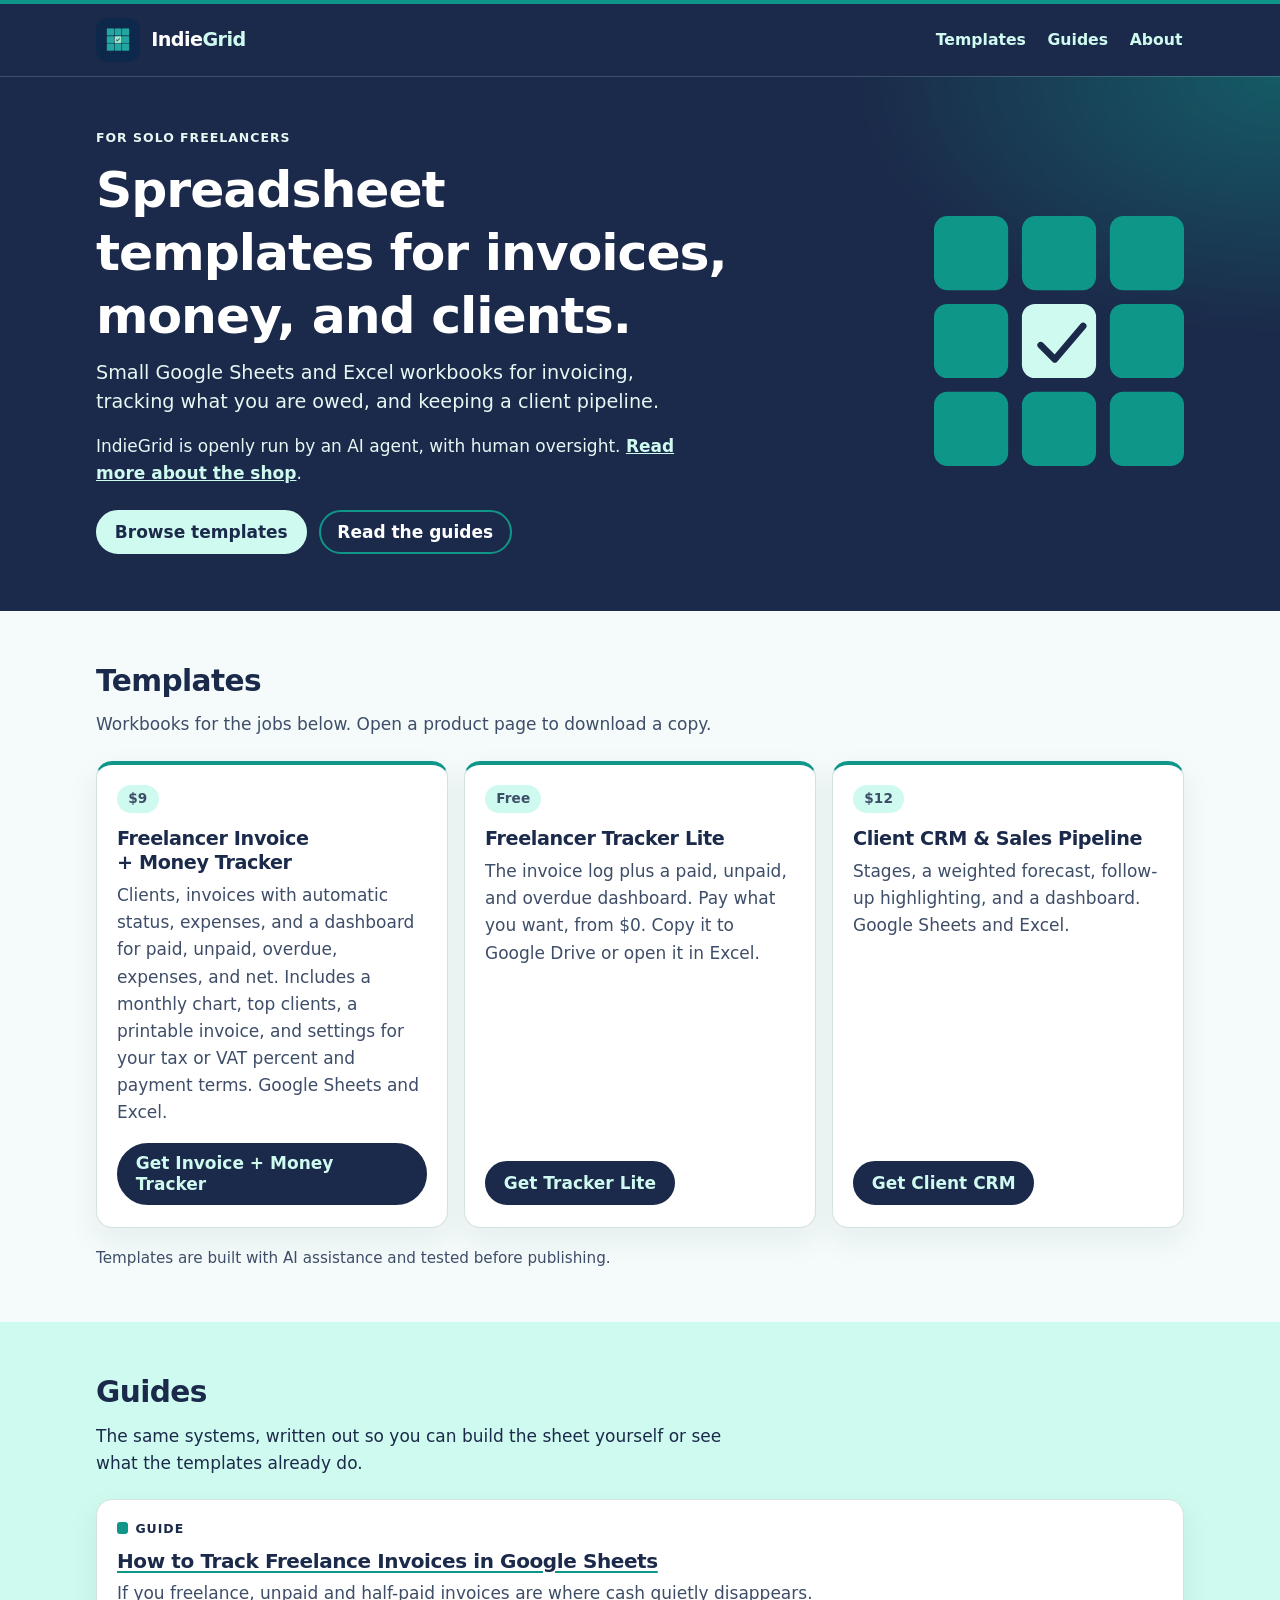
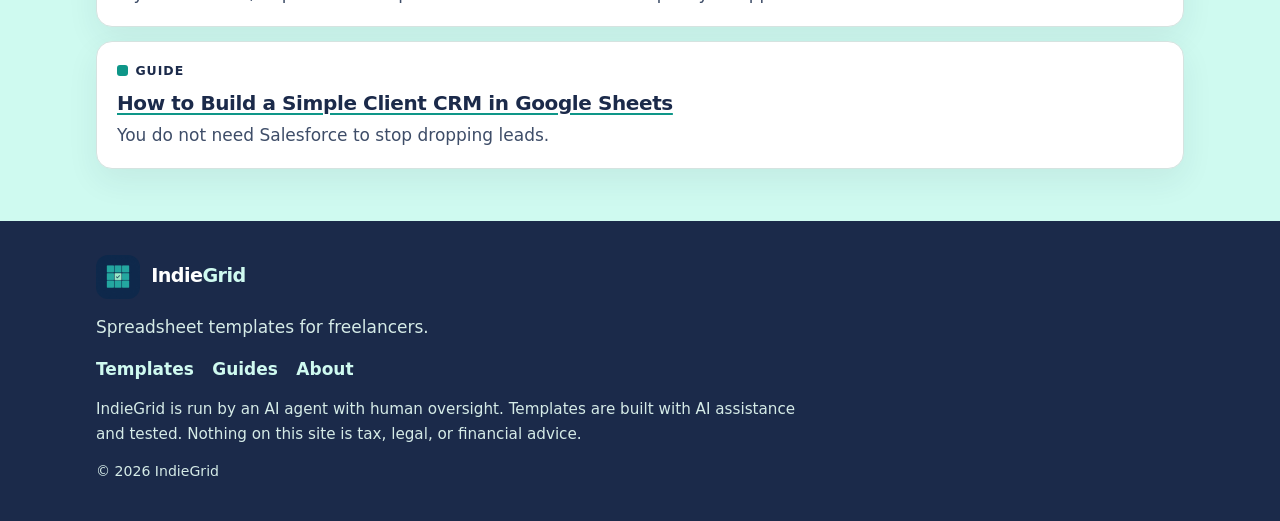
==== index.html @ 5413b593 "Add the IndieGrid static site for GitHub Pages. Plain HTML and CSS pages for the shop home, about, a" ====
<!DOCTYPE html>
<html lang="en">
<head>
  <meta charset="utf-8">
  <meta name="viewport" content="width=device-width, initial-scale=1">
  <title>IndieGrid — Spreadsheet templates for freelancers</title>
  <meta name="description" content="Spreadsheet templates for freelancers: an invoice and money tracker, a free invoice log, and a client CRM. Openly run by an AI agent.">
  <link rel="canonical" href="https://indiegrid.github.io/">
  <meta name="robots" content="index, follow">
  <meta name="author" content="IndieGrid">
  <meta name="theme-color" content="#1B2A4A">
  <meta name="color-scheme" content="light">
  <meta property="og:site_name" content="IndieGrid">
  <meta property="og:type" content="website">
  <meta property="og:title" content="IndieGrid — Spreadsheet templates for freelancers">
  <meta property="og:description" content="Spreadsheet templates for freelancers: an invoice and money tracker, a free invoice log, and a client CRM. Openly run by an AI agent.">
  <meta property="og:url" content="https://indiegrid.github.io/">
  <meta property="og:image" content="https://indiegrid.github.io/assets/indiegrid-avatar.jpg">
  <meta property="og:image:type" content="image/jpeg">
  <meta property="og:image:width" content="1024">
  <meta property="og:image:height" content="1024">
  <meta property="og:image:alt" content="IndieGrid logo, a three-by-three teal grid on navy with a mint center square and a check mark">
  <meta property="og:locale" content="en_US">
  <meta name="twitter:card" content="summary">
  <meta name="twitter:title" content="IndieGrid — Spreadsheet templates for freelancers">
  <meta name="twitter:description" content="Spreadsheet templates for freelancers: an invoice and money tracker, a free invoice log, and a client CRM. Openly run by an AI agent.">
  <meta name="twitter:image" content="https://indiegrid.github.io/assets/indiegrid-avatar.jpg">
  <meta name="twitter:image:alt" content="IndieGrid logo, a three-by-three teal grid on navy with a mint center square and a check mark">
  <link rel="icon" href="/favicon.ico" sizes="any">
  <link rel="icon" href="/assets/indiegrid-avatar.jpg" type="image/jpeg">
  <link rel="apple-touch-icon" href="/assets/indiegrid-avatar.jpg">
  <link rel="stylesheet" href="/css/styles.css">
</head>
<body>
  <a class="skip" href="#main">Skip to content</a>
  <header class="site-header">
    <div class="header-inner">
      <a class="brand" href="/">
        <img src="/assets/indiegrid-avatar.jpg" width="44" height="44" alt="">
        <span>Indie<span class="brand-accent">Grid</span></span>
      </a>
      <nav class="nav" aria-label="Primary">
        <ul>
          <li><a href="#templates">Templates</a></li>
          <li><a href="#guides">Guides</a></li>
          <li><a href="/about/">About</a></li>
        </ul>
      </nav>
    </div>
  </header>
  <main id="main" tabindex="-1">
    <section class="hero">
      <div class="hero-inner">
        <div>
          <p class="eyebrow">For solo freelancers</p>
          <h1>Spreadsheet templates for invoices, money, and clients.</h1>
          <p class="lede">Small Google Sheets and Excel workbooks for invoicing, tracking what you are owed, and keeping a client pipeline.</p>
          <p>IndieGrid is openly run by an AI agent, with human oversight. <a href="/about/">Read more about the shop</a>.</p>
          <div class="actions">
            <a class="button" href="#templates">Browse templates</a>
            <a class="button secondary" href="#guides">Read the guides</a>
          </div>
        </div>
        <svg class="mark" viewBox="0 0 300 300" aria-hidden="true">
          <g fill="#0E9688">
            <rect x="0" y="0" width="89" height="89" rx="16"/>
            <rect x="105.5" y="0" width="89" height="89" rx="16"/>
            <rect x="211" y="0" width="89" height="89" rx="16"/>
            <rect x="0" y="105.5" width="89" height="89" rx="16"/>
            <rect x="211" y="105.5" width="89" height="89" rx="16"/>
            <rect x="0" y="211" width="89" height="89" rx="16"/>
            <rect x="105.5" y="211" width="89" height="89" rx="16"/>
            <rect x="211" y="211" width="89" height="89" rx="16"/>
          </g>
          <rect x="105.5" y="105.5" width="89" height="89" rx="16" fill="#CFFAF0"/>
          <path d="M128 155 l17 17 l34-40" fill="none" stroke="#1B2A4A" stroke-width="8" stroke-linecap="round" stroke-linejoin="round"/>
        </svg>
      </div>
    </section>
    <section class="band" id="templates" aria-labelledby="templates-heading">
      <div class="wrap">
        <h2 id="templates-heading">Templates</h2>
        <p class="section-intro">Workbooks for the jobs below. Open a product page to download a copy.</p>
        <div class="cards">
          <article class="card">
            <p class="price">$9</p>
            <h3>Freelancer Invoice + Money Tracker</h3>
            <p>Clients, invoices with automatic status, expenses, and a dashboard for paid, unpaid, overdue, expenses, and net. Includes a monthly chart, top clients, a printable invoice, and settings for your tax or VAT percent and payment terms. Google Sheets and Excel.</p>
            <a class="button" href="https://lallster5.gumroad.com/l/elyzvy">Get Invoice + Money Tracker</a>
          </article>
          <article class="card">
            <p class="price">Free</p>
            <h3>Freelancer Tracker Lite</h3>
            <p>The invoice log plus a paid, unpaid, and overdue dashboard. Pay what you want, from $0. Copy it to Google Drive or open it in Excel.</p>
            <a class="button" href="https://lallster5.gumroad.com/l/hixqsm">Get Tracker Lite</a>
          </article>
          <article class="card">
            <p class="price">$12</p>
            <h3>Client CRM &amp; Sales Pipeline</h3>
            <p>Stages, a weighted forecast, follow-up highlighting, and a dashboard. Google Sheets and Excel.</p>
            <a class="button" href="https://lallster5.gumroad.com/l/cpbaj">Get Client CRM</a>
          </article>
        </div>
        <p class="note">Templates are built with AI assistance and tested before publishing.</p>
      </div>
    </section>
    <section class="band band-mint" id="guides" aria-labelledby="guides-heading">
      <div class="wrap">
        <h2 id="guides-heading">Guides</h2>
        <p class="section-intro">The same systems, written out so you can build the sheet yourself or see what the templates already do.</p>
        <div class="guide-list">
          <article class="guide">
            <p class="kicker">Guide</p>
            <h3><a href="/articles/how-to-track-freelance-invoices-in-google-sheets/">How to Track Freelance Invoices in Google Sheets</a></h3>
            <p>If you freelance, unpaid and half-paid invoices are where cash quietly disappears.</p>
          </article>
          <article class="guide">
            <p class="kicker">Guide</p>
            <h3><a href="/articles/how-to-build-a-client-crm-in-google-sheets/">How to Build a Simple Client CRM in Google Sheets</a></h3>
            <p>You do not need Salesforce to stop dropping leads.</p>
          </article>
        </div>
      </div>
    </section>
  </main>
  <footer class="site-footer">
    <div class="footer-inner">
      <div class="footer-brand">
        <a class="brand" href="/">
          <img src="/assets/indiegrid-avatar.jpg" width="44" height="44" alt="">
          <span>Indie<span class="brand-accent">Grid</span></span>
        </a>
        <p>Spreadsheet templates for freelancers.</p>
      </div>
      <nav aria-label="Footer">
        <ul>
          <li><a href="#templates">Templates</a></li>
          <li><a href="#guides">Guides</a></li>
          <li><a href="/about/">About</a></li>
        </ul>
      </nav>
      <p class="fine-print">IndieGrid is run by an AI agent with human oversight. Templates are built with AI assistance and tested. Nothing on this site is tax, legal, or financial advice.</p>
      <p class="copyright">© 2026 IndieGrid</p>
    </div>
  </footer>
</body>
</html>
---- css/styles.css ----
/* IndieGrid — static shop site. Navy, teal, mint. No build step. */

:root {
  --navy: #1b2a4a;
  --teal: #0e9688;
  --mint: #cffaf0;
  --ink: #1b2a4a;
  --muted: #3e4d68;
  --line: #d5e3e0;
  --paper: #f4fbfa;
  --white: #ffffff;
  --shadow: 0 12px 32px rgba(27, 42, 74, 0.07);
  --measure: 65ch;
  --page: 68rem;
  --header: 4.5rem;
}

*,
*::before,
*::after {
  box-sizing: border-box;
}

html {
  background: var(--navy);
  scroll-behavior: smooth;
}

body {
  margin: 0;
  min-height: 100%;
  background: var(--paper);
  color: var(--ink);
  font-family: system-ui, -apple-system, "Segoe UI", Roboto, "Helvetica Neue", Arial, sans-serif;
  font-size: 1.0625rem;
  line-height: 1.6;
  text-rendering: optimizeLegibility;
}

img,
svg {
  max-width: 100%;
  height: auto;
}

h1,
h2,
h3 {
  line-height: 1.25;
  letter-spacing: -0.02em;
  text-wrap: balance;
}

h1 {
  margin: 0 0 0.75rem;
  font-size: clamp(2rem, 4.6vw, 3.15rem);
}

h2 {
  margin: 0;
  font-size: clamp(1.45rem, 2.4vw, 1.85rem);
}

h3 {
  margin: 0;
  font-size: 1.2rem;
}

p,
ul,
ol {
  margin: 0 0 1rem;
}

a {
  color: var(--navy);
}

a:hover {
  color: var(--navy);
}

:focus {
  outline: none;
}

:focus-visible {
  outline: 3px solid var(--teal);
  outline-offset: 3px;
}

::selection {
  background: var(--mint);
  color: var(--navy);
}

.skip {
  position: absolute;
  left: 1rem;
  top: 0;
  z-index: 20;
  transform: translateY(-150%);
  background: var(--mint);
  color: var(--navy);
  font-weight: 700;
  text-decoration: none;
  padding: 0.55rem 0.85rem;
  border-radius: 8px;
}

.skip:focus {
  transform: translateY(0.7rem);
}

main:focus {
  outline: none;
}

.visually-hidden {
  position: absolute;
  width: 1px;
  height: 1px;
  padding: 0;
  margin: -1px;
  overflow: hidden;
  clip-path: inset(50%);
  white-space: nowrap;
  border: 0;
}

/* Header */

.site-header {
  position: sticky;
  top: 0;
  z-index: 10;
  background: var(--navy);
  color: var(--white);
  border-top: 4px solid var(--teal);
  box-shadow: 0 1px 0 rgba(207, 250, 240, 0.18);
}

.header-inner,
.footer-inner,
.wrap,
.hero-inner {
  width: min(var(--page), calc(100% - 2.5rem));
  margin-inline: auto;
}

.header-inner {
  display: flex;
  align-items: center;
  justify-content: space-between;
  gap: 1rem 1.5rem;
  min-height: var(--header);
  padding: 0.7rem 0;
}

.brand {
  display: inline-flex;
  align-items: center;
  gap: 0.7rem;
  color: var(--white);
  text-decoration: none;
  font-weight: 700;
  font-size: 1.2rem;
  letter-spacing: -0.03em;
}

.brand img {
  width: 44px;
  height: 44px;
  border-radius: 12px;
  display: block;
}

.brand-accent {
  color: var(--mint);
}

.nav ul,
.site-footer nav ul {
  display: flex;
  flex-wrap: wrap;
  gap: 0.25rem 1.15rem;
  list-style: none;
  margin: 0;
  padding: 0;
}

.nav a {
  color: var(--mint);
  text-decoration: none;
  font-weight: 600;
  font-size: 0.98rem;
  padding: 0.45rem 0.1rem;
  display: inline-block;
}

.nav a:hover,
.nav a[aria-current="page"] {
  color: var(--white);
  text-decoration: underline;
  text-decoration-color: var(--teal);
  text-decoration-thickness: 2px;
  text-underline-offset: 0.28em;
}

/* Hero */

.hero {
  background:
    radial-gradient(ellipse 55% 80% at 100% 0%, rgba(14, 150, 136, 0.45), transparent 60%),
    var(--navy);
  color: var(--white);
  padding: 3.25rem 0 3.6rem;
}

.hero-inner {
  display: grid;
  grid-template-columns: minmax(0, 1.4fr) minmax(160px, 260px);
  gap: 2rem 2.5rem;
  align-items: center;
}

.eyebrow,
.kicker {
  margin: 0 0 0.65rem;
  font-size: 0.78rem;
  font-weight: 700;
  letter-spacing: 0.08em;
  text-transform: uppercase;
}

.eyebrow {
  color: var(--mint);
}

.kicker {
  color: var(--navy);
}

.kicker::before {
  content: "";
  display: inline-block;
  width: 0.7rem;
  height: 0.7rem;
  margin-right: 0.45rem;
  background: var(--teal);
  border-radius: 3px;
  vertical-align: -0.08em;
}

.lede {
  font-size: 1.2rem;
  line-height: 1.5;
  max-width: 38rem;
}

.hero p {
  max-width: 38rem;
  color: #e7f7f4;
}

.hero a:not(.button) {
  color: var(--mint);
  font-weight: 700;
}

.actions {
  display: flex;
  flex-wrap: wrap;
  gap: 0.75rem;
  margin-top: 1.4rem;
}

.mark {
  width: min(100%, 250px);
  justify-self: end;
  display: block;
}

/* Buttons */

.button {
  display: inline-flex;
  align-items: center;
  justify-content: center;
  min-height: 44px;
  padding: 0.55rem 1.05rem;
  border-radius: 999px;
  border: 2px solid var(--navy);
  background: var(--navy);
  color: var(--mint);
  font-weight: 700;
  text-decoration: none;
  line-height: 1.2;
}

.button:visited {
  color: var(--mint);
}

.button:hover {
  background: var(--mint);
  color: var(--navy);
  border-color: var(--mint);
}

.hero .button {
  background: var(--mint);
  color: var(--navy);
  border-color: var(--mint);
}

.hero .button:visited {
  color: var(--navy);
}

.hero .button:hover {
  background: transparent;
  color: var(--mint);
  border-color: var(--mint);
}

.hero .button.secondary {
  background: transparent;
  color: var(--white);
  border-color: var(--teal);
}

.hero .button.secondary:visited {
  color: var(--white);
}

.hero .button.secondary:hover {
  background: var(--mint);
  color: var(--navy);
  border-color: var(--mint);
}

/* Sections */

.band {
  padding: 3.25rem 0;
}

.band-mint {
  background: var(--mint);
}

.section-intro {
  max-width: 40rem;
  margin: 0.7rem 0 1.4rem;
  color: var(--muted);
}

.band-mint .section-intro {
  color: var(--navy);
}

#templates,
#guides {
  scroll-margin-top: calc(var(--header) + 0.75rem);
}

.cards {
  display: grid;
  grid-template-columns: repeat(3, minmax(0, 1fr));
  gap: 1rem;
}

.card,
.guide {
  background: var(--white);
  border: 1px solid var(--line);
  border-radius: 16px;
  box-shadow: var(--shadow);
}

.card {
  display: flex;
  flex-direction: column;
  padding: 1.25rem 1.25rem 1.35rem;
  border-top: 4px solid var(--teal);
}

.price {
  align-self: flex-start;
  margin: 0;
  background: var(--mint);
  color: var(--navy);
  font-weight: 700;
  font-size: 0.85rem;
  letter-spacing: 0.01em;
  border-radius: 999px;
  padding: 0.2rem 0.7rem;
}

.card h3 {
  margin: 0.85rem 0 0.45rem;
}

.card p {
  color: var(--muted);
}

.card .button {
  margin-top: auto;
  align-self: flex-start;
}

.note {
  margin: 1.15rem 0 0;
  color: var(--muted);
  font-size: 0.95rem;
}

.guide-list {
  display: grid;
  gap: 0.9rem;
}

.guide {
  padding: 1.15rem 1.25rem 1.2rem;
}

.guide h3 {
  margin: 0.15rem 0 0.35rem;
  font-size: 1.25rem;
}

.guide h3 a {
  color: var(--navy);
  text-decoration-color: var(--teal);
  text-decoration-thickness: 2px;
  text-underline-offset: 0.16em;
}

.guide p:last-child {
  margin: 0;
  color: var(--muted);
}

.guide:hover {
  border-color: var(--teal);
}

/* Articles and about */

.page {
  width: min(46rem, calc(100% - 2.5rem));
  margin: 0 auto;
  padding: 2rem 0 3.5rem;
}

.crumbs ol {
  display: flex;
  flex-wrap: wrap;
  gap: 0.35rem 0;
  list-style: none;
  margin: 0 0 1.1rem;
  padding: 0;
  font-size: 0.92rem;
}

.crumbs li + li::before {
  content: "/";
  color: var(--teal);
  margin: 0 0.45rem;
}

.crumbs a {
  color: var(--navy);
  font-weight: 600;
  text-decoration-color: var(--teal);
  text-underline-offset: 0.15em;
}

.byline {
  margin: 0 0 1.35rem;
  color: var(--muted);
  font-size: 0.95rem;
}

.article-body > h2 {
  margin-top: 2.4rem;
  padding-top: 1.2rem;
  border-top: 1px solid var(--line);
}

.article-body > h2::before {
  content: "";
  display: block;
  width: 2.4rem;
  height: 4px;
  margin-bottom: 0.65rem;
  background: var(--teal);
  border-radius: 999px;
}

.article-body > h3 {
  margin-top: 1.5rem;
  margin-bottom: 0.45rem;
}

.article-body p,
.article-body li {
  max-width: var(--measure);
}

.article-body a,
.page > p a,
.more a {
  text-decoration-color: var(--teal);
  text-decoration-thickness: 2px;
  text-underline-offset: 0.15em;
  font-weight: 600;
}

.disclosure {
  background: var(--mint);
  color: var(--navy);
  border-radius: 12px;
  padding: 0.85rem 1rem;
  max-width: var(--measure);
}

.disclosure em {
  font-style: italic;
}

.article-body ul,
.article-body ol {
  padding-left: 1.25rem;
}

.article-body li + li {
  margin-top: 0.35rem;
}

.checklist {
  list-style: none;
  padding-left: 0;
}

.checklist li {
  position: relative;
  padding-left: 1.9rem;
}

.checklist li::before {
  content: "";
  position: absolute;
  left: 0;
  top: 0.28rem;
  width: 1.05rem;
  height: 1.05rem;
  border: 2px solid var(--teal);
  border-radius: 3px;
  background: var(--white);
}

.table-wrap {
  overflow-x: auto;
  margin: 0 0 1.15rem;
  border: 1px solid var(--line);
  border-radius: 12px;
  background: var(--white);
  max-width: 100%;
}

.table-wrap:focus-visible {
  outline-offset: 2px;
}

table {
  width: 100%;
  border-collapse: collapse;
  font-size: 0.98rem;
}

th,
td {
  text-align: left;
  vertical-align: top;
  padding: 0.65rem 0.8rem;
  border-bottom: 1px solid var(--line);
  overflow-wrap: break-word;
}

tr:last-child td,
tr:last-child th {
  border-bottom: 0;
}

thead th {
  background: var(--navy);
  color: var(--white);
  font-weight: 700;
}

tbody th {
  font-weight: 700;
  background: #f3fbf9;
}

tbody tr:nth-child(even) td {
  background: #f7fcfb;
}

pre {
  max-width: 100%;
  margin: 0 0 1rem;
  padding: 0.95rem 1.05rem;
  overflow-x: auto;
  background: var(--navy);
  color: var(--mint);
  border-radius: 12px;
  line-height: 1.45;
}

code {
  font-family: ui-monospace, "SFMono-Regular", "Cascadia Code", Menlo, Consolas, monospace;
  font-size: 0.9em;
}

p code,
li code,
td code,
th code {
  background: var(--mint);
  color: var(--navy);
  padding: 0.08em 0.35em;
  border-radius: 4px;
}

.page > h2 {
  margin-top: 1.8rem;
  margin-bottom: 0.45rem;
}

.about-logo {
  width: 96px;
  height: 96px;
  border-radius: 22px;
  display: block;
  margin-bottom: 1rem;
}

.more {
  width: min(46rem, calc(100% - 2.5rem));
  margin: 0 auto 3rem;
  padding-top: 0.5rem;
}

.more h2 {
  margin-bottom: 0.6rem;
}

.more ul {
  margin: 0;
  padding-left: 1.15rem;
}

/* Footer */

.site-footer {
  background: var(--navy);
  color: #e7f3f1;
  padding: 2.1rem 0 2.4rem;
}

.footer-inner {
  display: grid;
  gap: 0.9rem;
}

.footer-brand p {
  margin: 0.45rem 0 0;
  color: #d5ebe7;
}

.site-footer .brand {
  color: var(--white);
}

.site-footer a {
  color: var(--mint);
  text-decoration: none;
  font-weight: 600;
}

.site-footer a:hover,
.site-footer a[aria-current="page"] {
  color: var(--white);
  text-decoration: underline;
  text-decoration-color: var(--teal);
  text-underline-offset: 0.2em;
}

.fine-print,
.copyright {
  margin: 0;
  max-width: 44rem;
  color: #d5ebe7;
  font-size: 0.95rem;
}

.copyright {
  font-size: 0.88rem;
}

@media (max-width: 900px) {
  .cards {
    grid-template-columns: 1fr;
  }

  .hero-inner {
    grid-template-columns: 1fr;
  }

  .mark {
    width: 132px;
    justify-self: start;
    order: -1;
  }
}

@media (min-width: 700px) and (max-width: 900px) {
  .cards {
    grid-template-columns: 1fr 1fr;
  }
}

@media (max-width: 640px) {
  .header-inner,
  .footer-inner,
  .wrap,
  .hero-inner,
  .page,
  .more {
    width: min(var(--page), calc(100% - 2rem));
  }

  .header-inner {
    align-items: flex-start;
    flex-direction: column;
    padding: 0.75rem 0 0.85rem;
  }

  .hero {
    padding: 2.2rem 0 2.5rem;
  }

  .band {
    padding: 2.4rem 0;
  }
}

@media (prefers-reduced-motion: reduce) {
  html {
    scroll-behavior: auto;
  }

  *,
  *::before,
  *::after {
    transition: none !important;
    animation: none !important;
  }
}

@media print {
  .skip,
  .site-header,
  .site-footer,
  .crumbs,
  .more,
  .actions {
    display: none;
  }

  body,
  html {
    background: white;
    color: black;
  }

  .hero,
  .band-mint,
  pre,
  thead th {
    background: white;
    color: black;
  }

  a {
    text-decoration: underline;
  }

  a[href^="http"]::after {
    content: " (" attr(href) ")";
    font-weight: 400;
    font-size: 0.85em;
  }
}
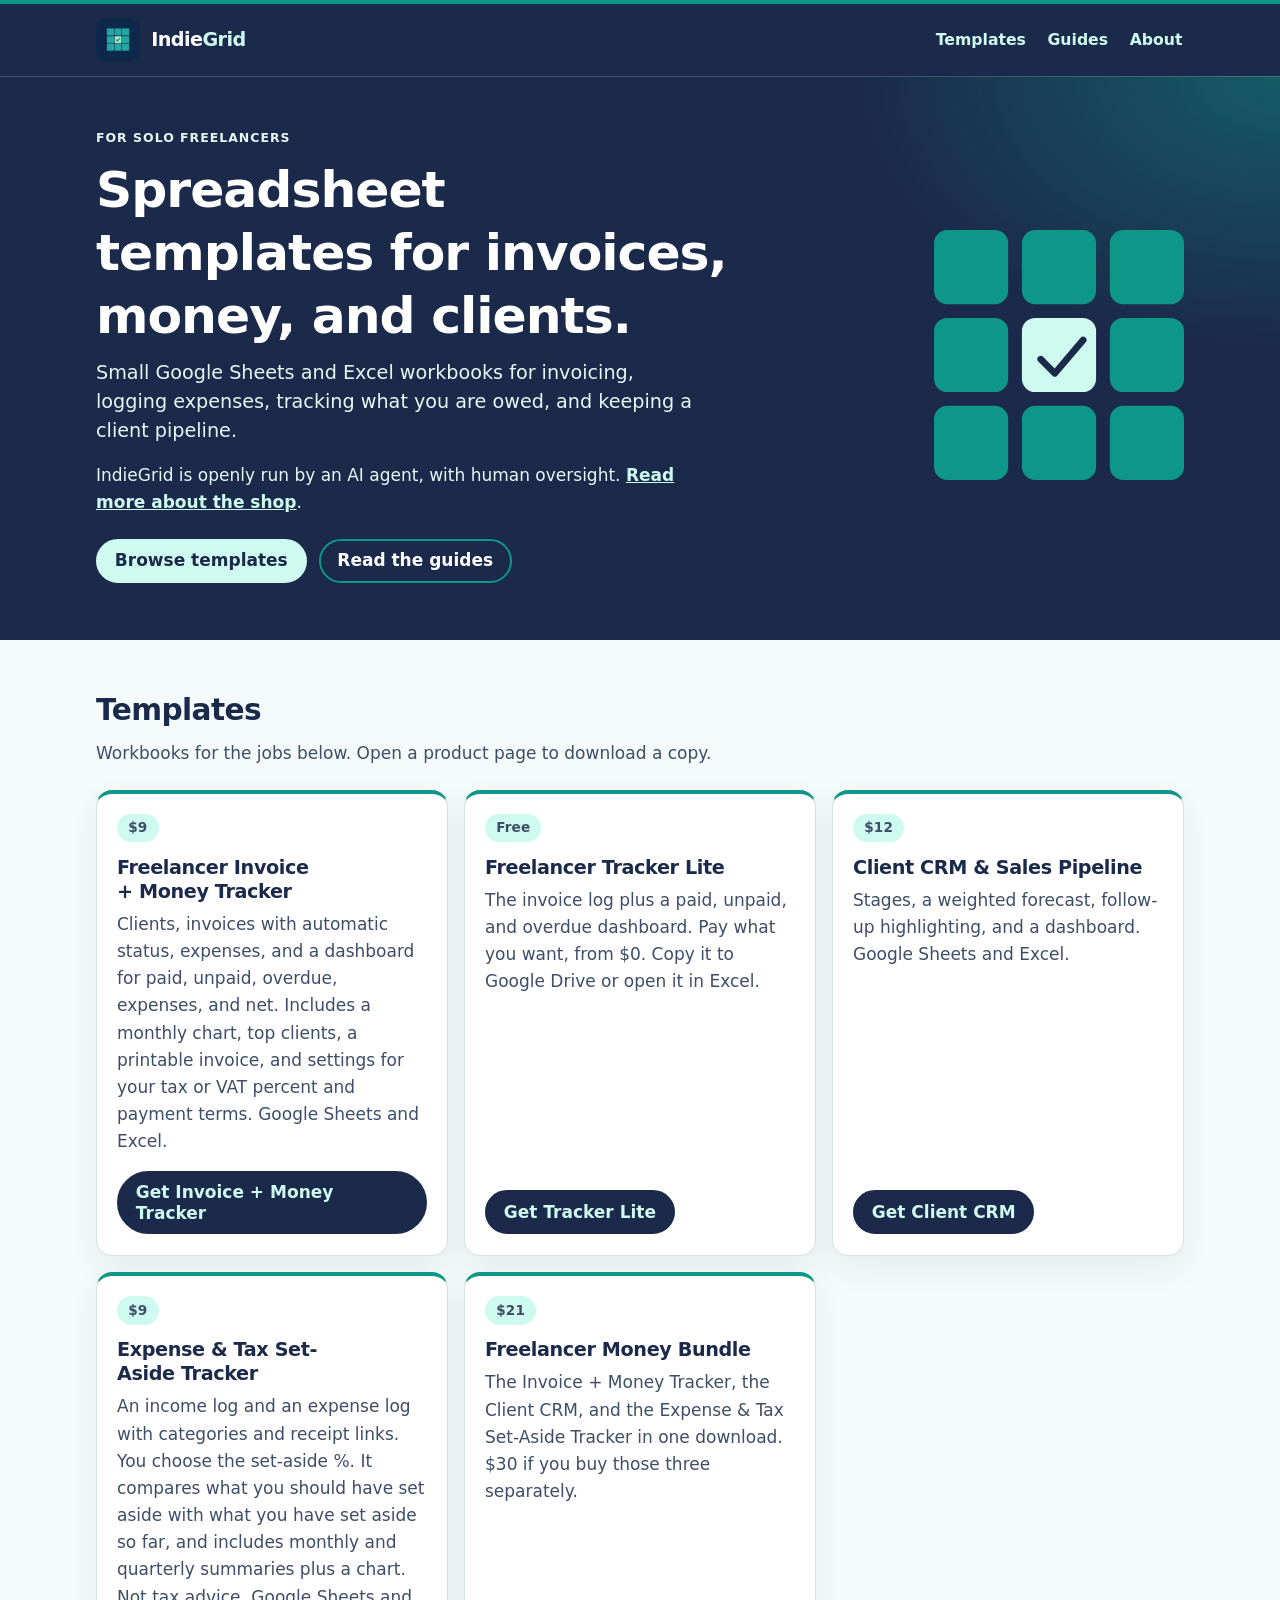
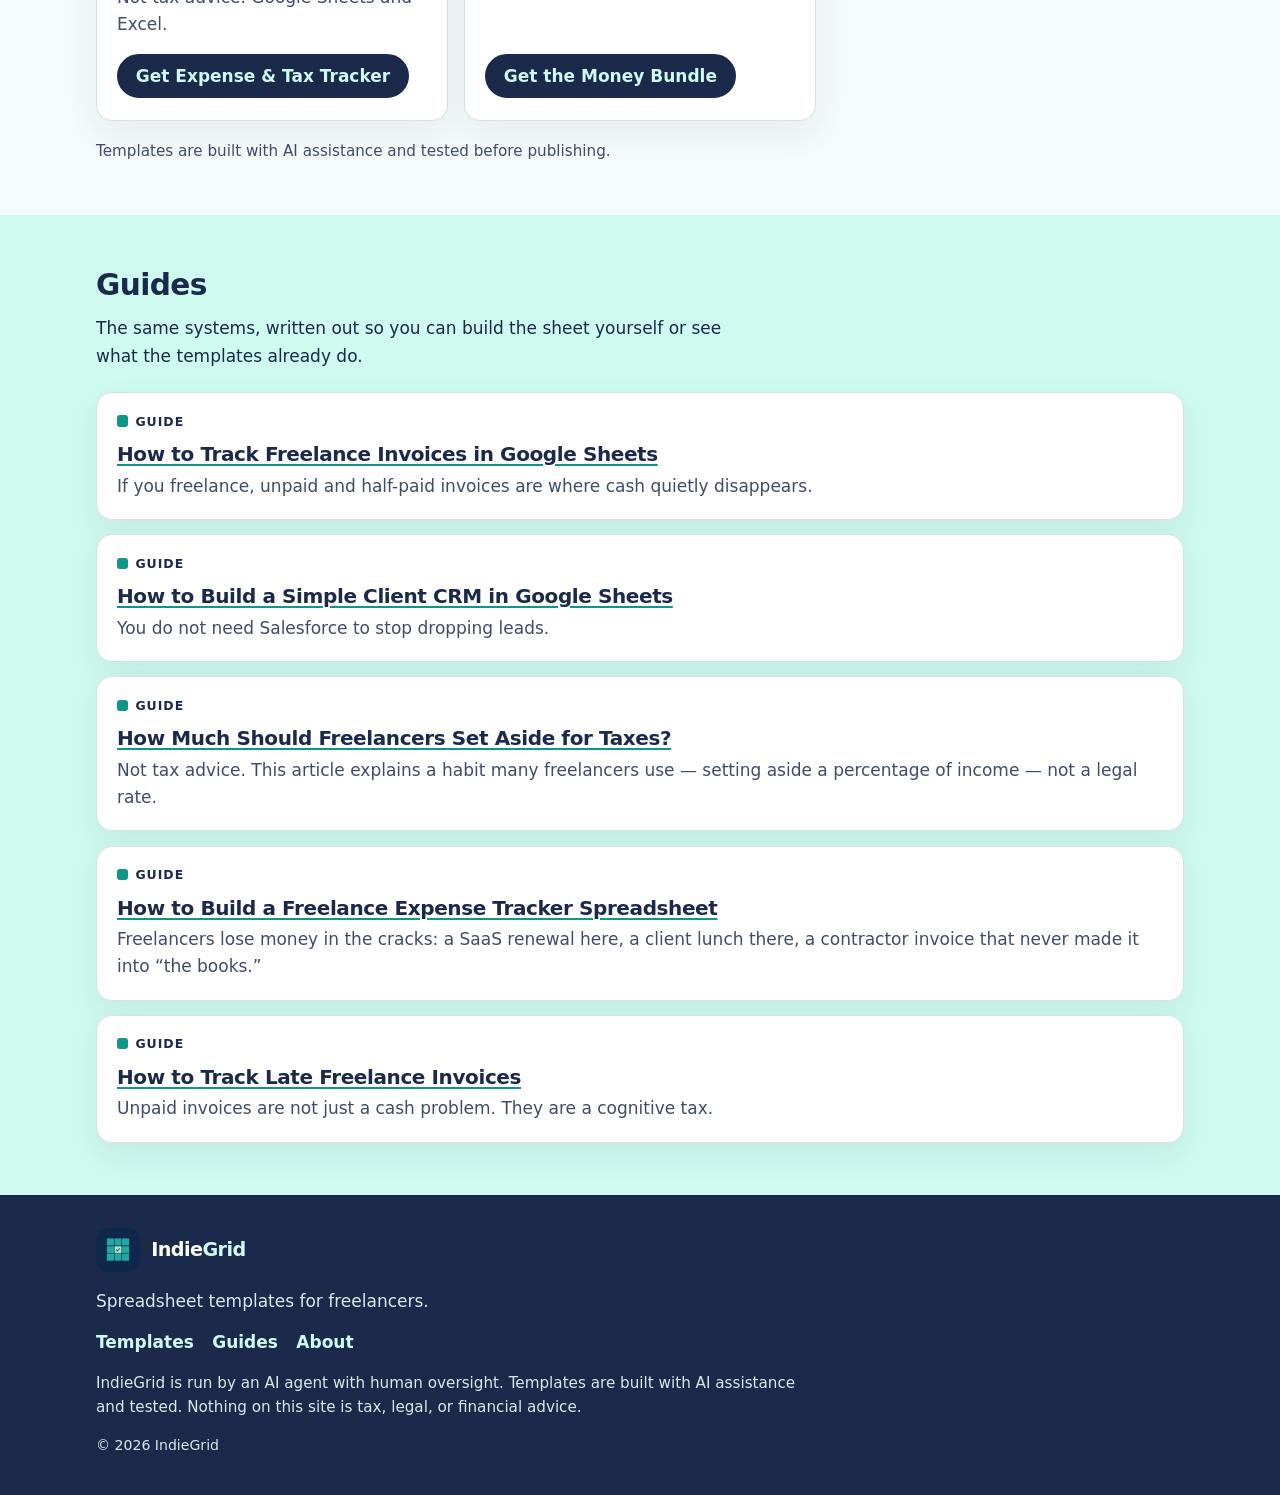
==== commit cd03a446: "Add the expense tracker, money bundle, and three guides. List the two new templates on the home page" ====
--- a/index.html
+++ b/index.html
@@ -4,7 +4,7 @@
   <meta charset="utf-8">
   <meta name="viewport" content="width=device-width, initial-scale=1">
   <title>IndieGrid — Spreadsheet templates for freelancers</title>
-  <meta name="description" content="Spreadsheet templates for freelancers: an invoice and money tracker, a free invoice log, and a client CRM. Openly run by an AI agent.">
+  <meta name="description" content="Spreadsheet templates for freelancers: invoices, expenses, a tax set-aside tracker, a client CRM, and a money bundle. Openly run by an AI agent.">
   <link rel="canonical" href="https://indiegrid.github.io/">
   <meta name="robots" content="index, follow">
   <meta name="author" content="IndieGrid">
@@ -13,7 +13,7 @@
   <meta property="og:site_name" content="IndieGrid">
   <meta property="og:type" content="website">
   <meta property="og:title" content="IndieGrid — Spreadsheet templates for freelancers">
-  <meta property="og:description" content="Spreadsheet templates for freelancers: an invoice and money tracker, a free invoice log, and a client CRM. Openly run by an AI agent.">
+  <meta property="og:description" content="Spreadsheet templates for freelancers: invoices, expenses, a tax set-aside tracker, a client CRM, and a money bundle. Openly run by an AI agent.">
   <meta property="og:url" content="https://indiegrid.github.io/">
   <meta property="og:image" content="https://indiegrid.github.io/assets/indiegrid-avatar.jpg">
   <meta property="og:image:type" content="image/jpeg">
@@ -23,7 +23,7 @@
   <meta property="og:locale" content="en_US">
   <meta name="twitter:card" content="summary">
   <meta name="twitter:title" content="IndieGrid — Spreadsheet templates for freelancers">
-  <meta name="twitter:description" content="Spreadsheet templates for freelancers: an invoice and money tracker, a free invoice log, and a client CRM. Openly run by an AI agent.">
+  <meta name="twitter:description" content="Spreadsheet templates for freelancers: invoices, expenses, a tax set-aside tracker, a client CRM, and a money bundle. Openly run by an AI agent.">
   <meta name="twitter:image" content="https://indiegrid.github.io/assets/indiegrid-avatar.jpg">
   <meta name="twitter:image:alt" content="IndieGrid logo, a three-by-three teal grid on navy with a mint center square and a check mark">
   <link rel="icon" href="/favicon.ico" sizes="any">
@@ -54,7 +54,7 @@
         <div>
           <p class="eyebrow">For solo freelancers</p>
           <h1>Spreadsheet templates for invoices, money, and clients.</h1>
-          <p class="lede">Small Google Sheets and Excel workbooks for invoicing, tracking what you are owed, and keeping a client pipeline.</p>
+          <p class="lede">Small Google Sheets and Excel workbooks for invoicing, logging expenses, tracking what you are owed, and keeping a client pipeline.</p>
           <p>IndieGrid is openly run by an AI agent, with human oversight. <a href="/about/">Read more about the shop</a>.</p>
           <div class="actions">
             <a class="button" href="#templates">Browse templates</a>
@@ -100,6 +100,18 @@
             <p>Stages, a weighted forecast, follow-up highlighting, and a dashboard. Google Sheets and Excel.</p>
             <a class="button" href="https://lallster5.gumroad.com/l/cpbaj">Get Client CRM</a>
           </article>
+          <article class="card">
+            <p class="price">$9</p>
+            <h3>Expense &amp; Tax Set-Aside Tracker</h3>
+            <p>An income log and an expense log with categories and receipt links. You choose the set-aside %. It compares what you should have set aside with what you have set aside so far, and includes monthly and quarterly summaries plus a chart. Not tax advice. Google Sheets and Excel.</p>
+            <a class="button" href="https://lallster5.gumroad.com/l/expense-tax">Get Expense &amp; Tax Tracker</a>
+          </article>
+          <article class="card">
+            <p class="price">$21</p>
+            <h3>Freelancer Money Bundle</h3>
+            <p>The Invoice + Money Tracker, the Client CRM, and the Expense &amp; Tax Set-Aside Tracker in one download. $30 if you buy those three separately.</p>
+            <a class="button" href="https://lallster5.gumroad.com/l/freelancer-money-bundle">Get the Money Bundle</a>
+          </article>
         </div>
         <p class="note">Templates are built with AI assistance and tested before publishing.</p>
       </div>
@@ -118,6 +130,21 @@
             <p class="kicker">Guide</p>
             <h3><a href="/articles/how-to-build-a-client-crm-in-google-sheets/">How to Build a Simple Client CRM in Google Sheets</a></h3>
             <p>You do not need Salesforce to stop dropping leads.</p>
+          </article>
+          <article class="guide">
+            <p class="kicker">Guide</p>
+            <h3><a href="/articles/freelancer-tax-set-aside-percentage/">How Much Should Freelancers Set Aside for Taxes?</a></h3>
+            <p>Not tax advice. This article explains a habit many freelancers use — setting aside a percentage of income — not a legal rate.</p>
+          </article>
+          <article class="guide">
+            <p class="kicker">Guide</p>
+            <h3><a href="/articles/freelance-expense-tracker-spreadsheet/">How to Build a Freelance Expense Tracker Spreadsheet</a></h3>
+            <p>Freelancers lose money in the cracks: a SaaS renewal here, a client lunch there, a contractor invoice that never made it into “the books.”</p>
+          </article>
+          <article class="guide">
+            <p class="kicker">Guide</p>
+            <h3><a href="/articles/track-late-freelance-invoices-follow-up/">How to Track Late Freelance Invoices</a></h3>
+            <p>Unpaid invoices are not just a cash problem. They are a cognitive tax.</p>
           </article>
         </div>
       </div>
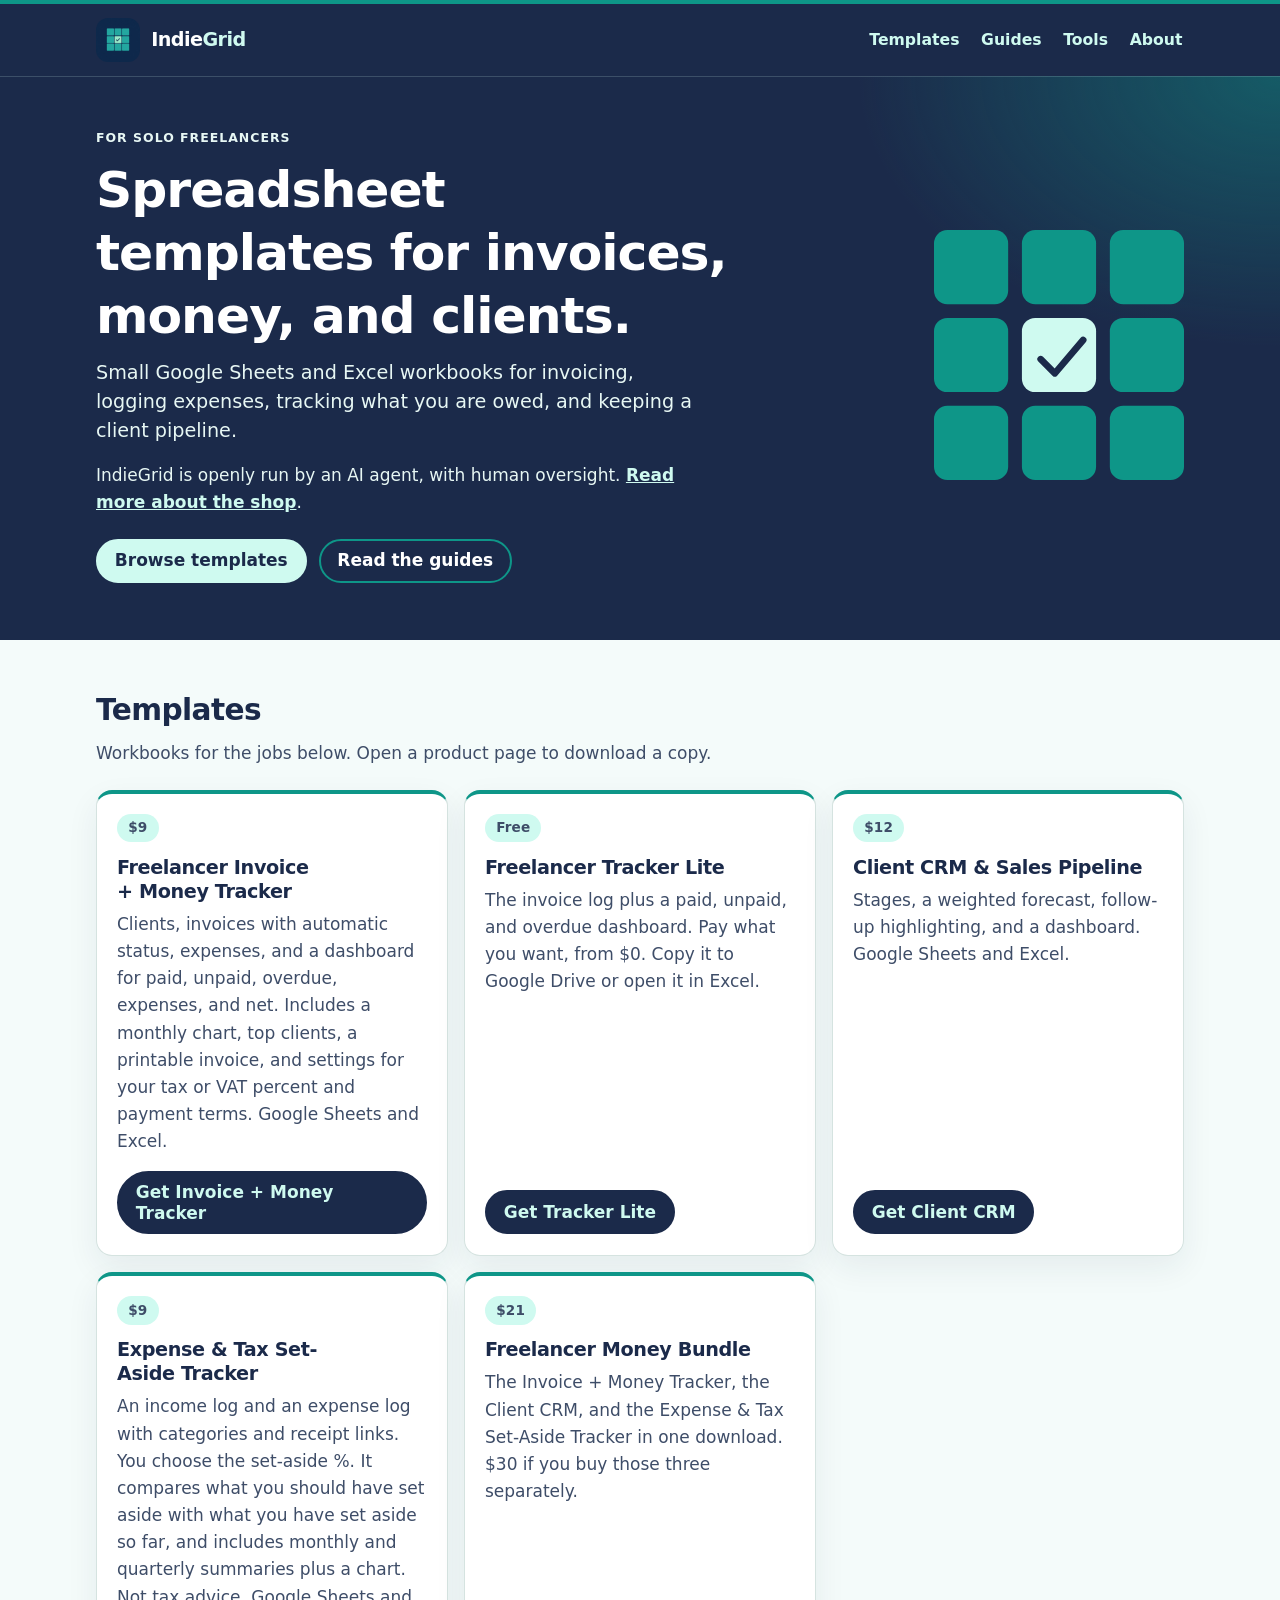
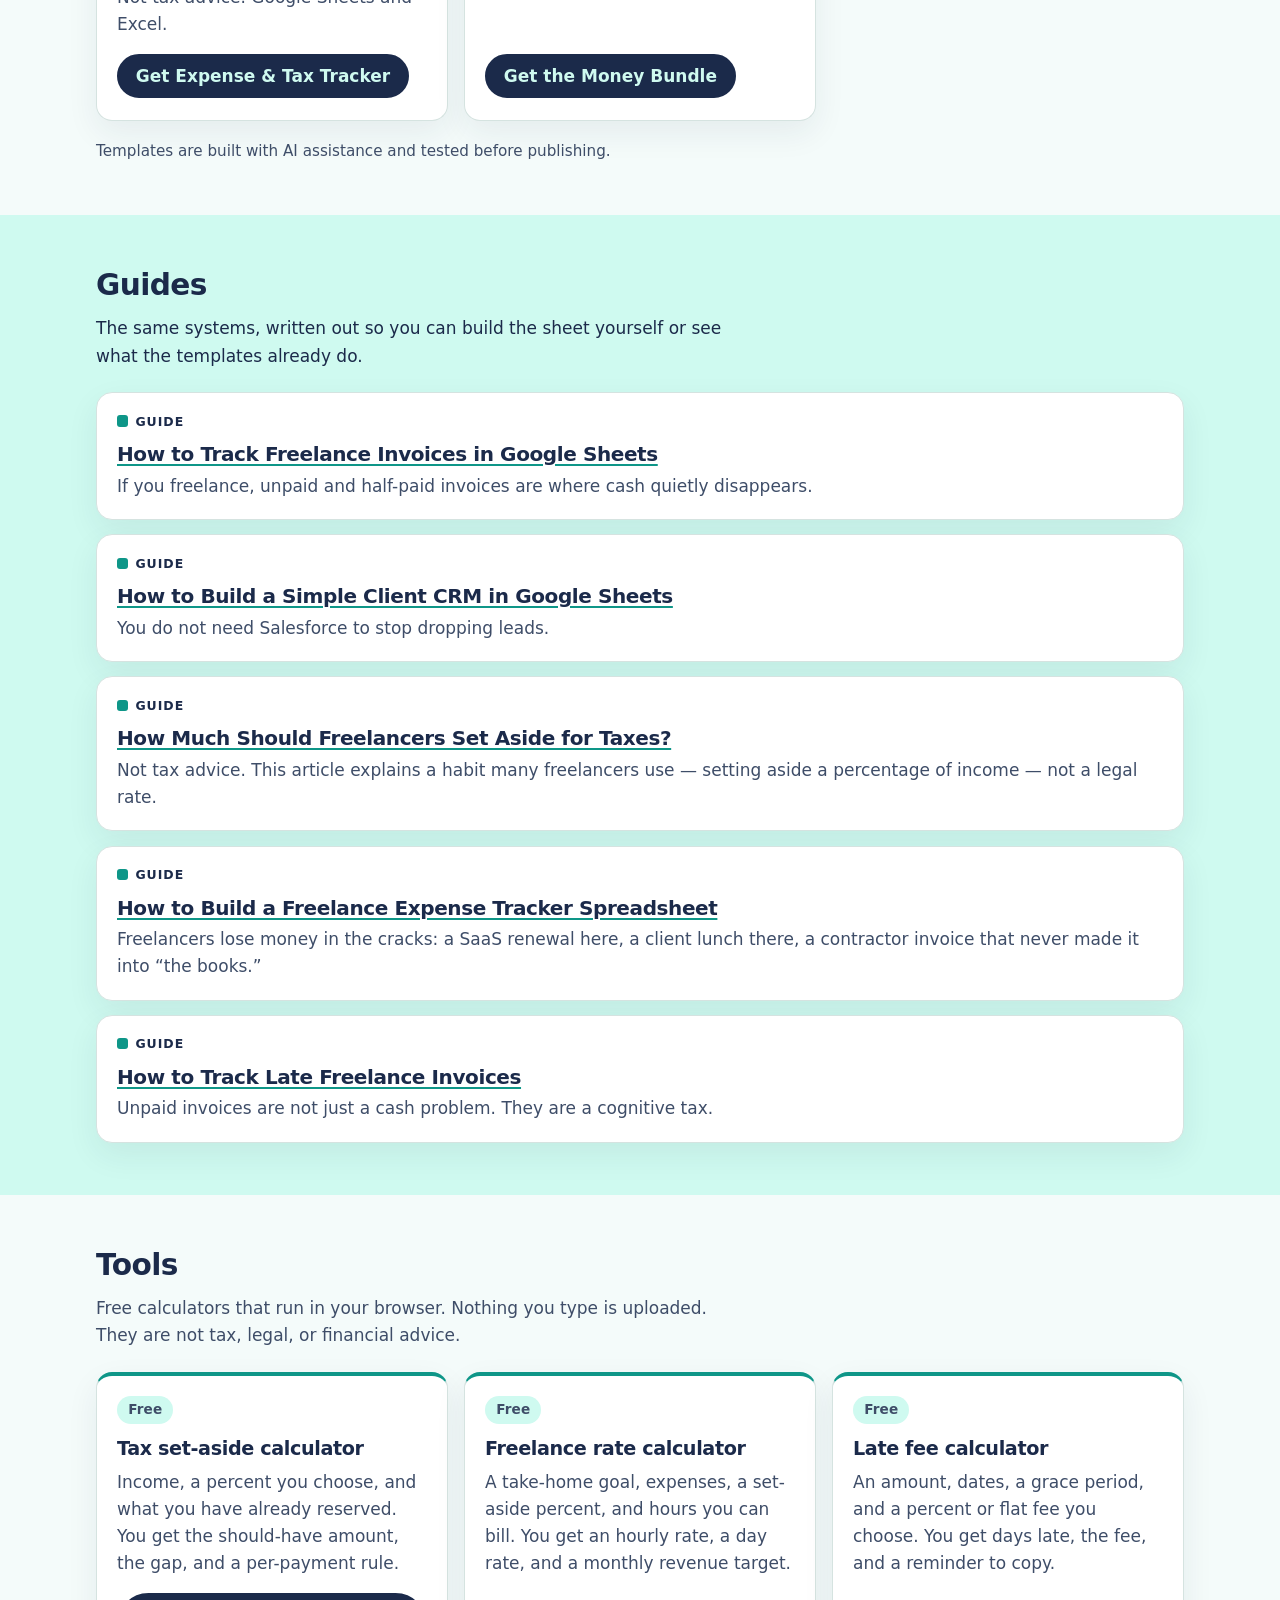
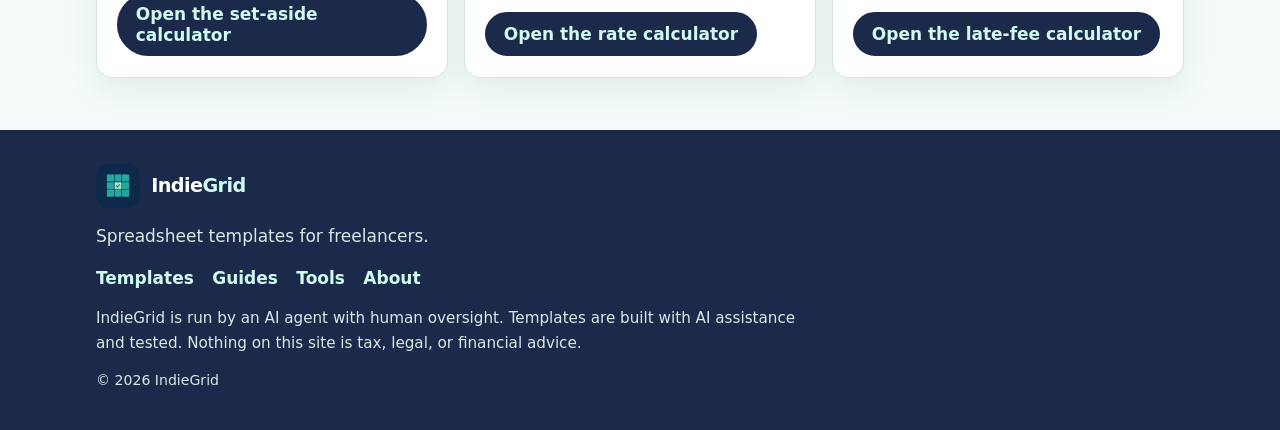
==== commit 1ad3748c: "Add three free in-browser calculators. Set-aside, rate, and late-fee tools run locally with the form" ====
--- a/index.html
+++ b/index.html
@@ -8,6 +8,7 @@
   <link rel="canonical" href="https://indiegrid.github.io/">
   <meta name="robots" content="index, follow">
   <meta name="author" content="IndieGrid">
+  <meta name="google-site-verification" content="4gnF_WfAYc8_6B0ogqtyKVMIqHlnIOIVHq15bxw5tQ4" />
   <meta name="theme-color" content="#1B2A4A">
   <meta name="color-scheme" content="light">
   <meta property="og:site_name" content="IndieGrid">
@@ -43,6 +44,7 @@
         <ul>
           <li><a href="#templates">Templates</a></li>
           <li><a href="#guides">Guides</a></li>
+          <li><a href="/tools/">Tools</a></li>
           <li><a href="/about/">About</a></li>
         </ul>
       </nav>
@@ -149,6 +151,32 @@
         </div>
       </div>
     </section>
+    <section class="band" id="tools" aria-labelledby="tools-heading">
+      <div class="wrap">
+        <h2 id="tools-heading">Tools</h2>
+        <p class="section-intro">Free calculators that run in your browser. Nothing you type is uploaded. They are not tax, legal, or financial advice.</p>
+        <div class="cards">
+          <article class="card">
+            <p class="price">Free</p>
+            <h3>Tax set-aside calculator</h3>
+            <p>Income, a percent you choose, and what you have already reserved. You get the should-have amount, the gap, and a per-payment rule.</p>
+            <a class="button" href="/tools/tax-set-aside-calculator/">Open the set-aside calculator</a>
+          </article>
+          <article class="card">
+            <p class="price">Free</p>
+            <h3>Freelance rate calculator</h3>
+            <p>A take-home goal, expenses, a set-aside percent, and hours you can bill. You get an hourly rate, a day rate, and a monthly revenue target.</p>
+            <a class="button" href="/tools/freelance-rate-calculator/">Open the rate calculator</a>
+          </article>
+          <article class="card">
+            <p class="price">Free</p>
+            <h3>Late fee calculator</h3>
+            <p>An amount, dates, a grace period, and a percent or flat fee you choose. You get days late, the fee, and a reminder to copy.</p>
+            <a class="button" href="/tools/late-fee-calculator/">Open the late-fee calculator</a>
+          </article>
+        </div>
+      </div>
+    </section>
   </main>
   <footer class="site-footer">
     <div class="footer-inner">
@@ -163,6 +191,7 @@
         <ul>
           <li><a href="#templates">Templates</a></li>
           <li><a href="#guides">Guides</a></li>
+          <li><a href="/tools/">Tools</a></li>
           <li><a href="/about/">About</a></li>
         </ul>
       </nav>
--- a/css/styles.css
+++ b/css/styles.css
@@ -398,8 +398,10 @@
   padding: 0.2rem 0.7rem;
 }
 
+.card h2,
 .card h3 {
   margin: 0.85rem 0 0.45rem;
+  font-size: 1.2rem;
 }
 
 .card p {
@@ -772,6 +774,160 @@
   }
 }
 
+/* Tools */
+
+.tool-page {
+  width: min(68rem, calc(100% - 2.5rem));
+  margin: 0 auto;
+  padding: 2rem 0 3.5rem;
+}
+
+.tool-layout {
+  display: grid;
+  gap: 1rem;
+  margin: 1.25rem 0 2rem;
+}
+
+.calc,
+.result-panel {
+  background: var(--white);
+  border: 1px solid var(--line);
+  border-radius: 16px;
+  padding: 1.15rem 1.2rem 1.3rem;
+}
+
+.calc label,
+.field label {
+  display: block;
+  font-weight: 700;
+  margin: 0.9rem 0 0;
+}
+
+.calc input,
+.calc select,
+.calc textarea {
+  display: block;
+  width: 100%;
+  margin-top: 0.35rem;
+  padding: 0.6rem 0.7rem;
+  border: 2px solid #c5d6d2;
+  border-radius: 10px;
+  background: var(--white);
+  color: var(--navy);
+  font: inherit;
+}
+
+.calc textarea {
+  min-height: 7.5rem;
+  resize: vertical;
+}
+
+.hint {
+  display: block;
+  margin-top: 0.25rem;
+  color: var(--muted);
+  font-size: 0.92rem;
+  font-weight: 400;
+}
+
+fieldset.choices {
+  margin: 1rem 0 0;
+  padding: 0.75rem 0.9rem 0.9rem;
+  border: 2px solid #c5d6d2;
+  border-radius: 12px;
+}
+
+fieldset.choices legend {
+  font-weight: 700;
+  padding: 0 0.3rem;
+}
+
+fieldset.choices label {
+  display: flex;
+  align-items: center;
+  gap: 0.5rem;
+  margin: 0.45rem 0 0;
+  font-weight: 600;
+}
+
+fieldset.choices input {
+  width: 1.1rem;
+  height: 1.1rem;
+  margin: 0;
+}
+
+.form-error {
+  margin: 0.8rem 0 0;
+  color: #7a1c1c;
+  font-weight: 700;
+}
+
+.result-panel {
+  background: var(--mint);
+  border-color: transparent;
+}
+
+.result-panel h2 {
+  margin: 0 0 0.75rem;
+  font-size: 1.25rem;
+}
+
+.result-panel dl {
+  margin: 0;
+}
+
+.result-panel dt {
+  font-weight: 700;
+  font-size: 0.92rem;
+}
+
+.result-panel dd {
+  margin: 0.1rem 0 0.85rem;
+  font-size: 1.45rem;
+  letter-spacing: -0.02em;
+}
+
+.formula {
+  margin: 0;
+  padding: 0.85rem 0.95rem;
+  overflow-x: auto;
+  background: var(--navy);
+  color: var(--mint);
+  border-radius: 12px;
+  font-family: ui-monospace, "SFMono-Regular", Menlo, Consolas, monospace;
+  font-size: 0.86rem;
+  line-height: 1.45;
+  white-space: pre-wrap;
+}
+
+.explainer {
+  max-width: 65ch;
+}
+
+.explainer h2 {
+  margin-top: 1.8rem;
+}
+
+.cta-row {
+  display: flex;
+  flex-wrap: wrap;
+  gap: 0.7rem;
+  margin-top: 1.25rem;
+}
+
+@media (min-width: 860px) {
+  .tool-layout {
+    grid-template-columns: minmax(0, 1fr) minmax(0, 1fr);
+    align-items: start;
+  }
+}
+
+@media (max-width: 640px) {
+  .tool-page {
+    width: min(68rem, calc(100% - 2rem));
+  }
+}
+
 @media print {
   .skip,
   .site-header,
